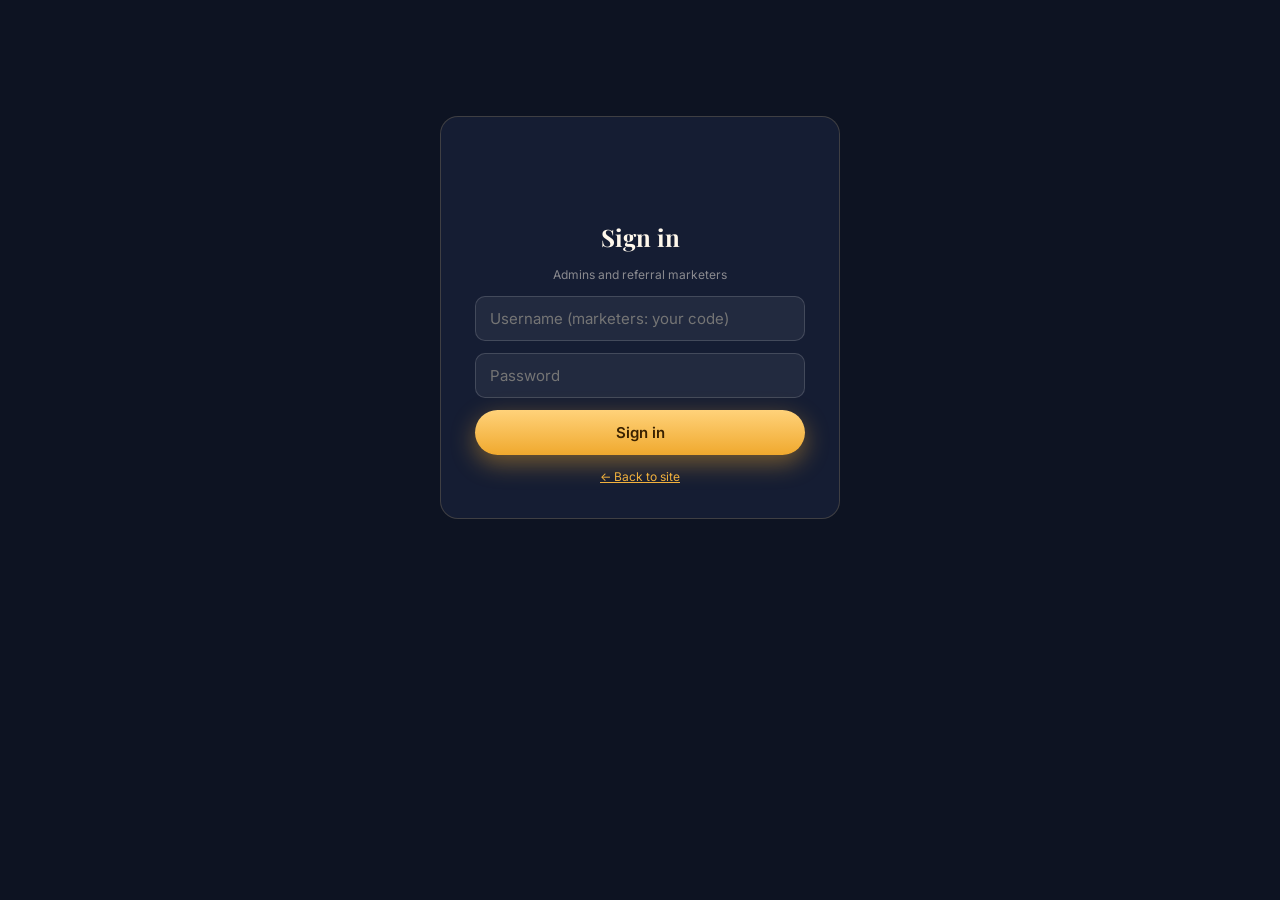
==== admin.html @ bc578fa2 "Add files via upload" ====
<!DOCTYPE html>
<html lang="en"><head>
<meta charset="UTF-8"><meta name="viewport" content="width=device-width, initial-scale=1.0">
<meta name="robots" content="noindex,nofollow">
<title>Sign in — Living by Design Nation</title>
<link rel="preconnect" href="https://fonts.googleapis.com">
<link href="https://fonts.googleapis.com/css2?family=Playfair+Display:wght@600;700&family=Inter:wght@400;500;600&display=swap" rel="stylesheet">
<link rel="icon" type="image/png" href="assets/logo.png">
<link rel="apple-touch-icon" href="assets/logo.png">
<link rel="stylesheet" href="styles.css">
</head><body class="admin">
<div class="admin-shell">
  <section id="login" class="login-card">
    <img class="admin-logo" src="assets/logo.png" alt="">
    <h2>Sign in</h2>
    <p class="tiny dimmed">Admins and referral marketers</p>
    <form id="loginForm">
      <input id="uname" placeholder="Username (marketers: your code)" required autocomplete="username" autocapitalize="off">
      <input type="password" id="pw" placeholder="Password" required autocomplete="current-password">
      <button class="btn btn-gold w100" type="submit">Sign in</button>
    </form>
    <a class="tiny" href="index.html" style="color:var(--gold)">← Back to site</a>
  </section>

  <section id="dash" hidden>
    <div class="dash-head">
      <div><h2 id="dashTitle">Dashboard</h2><p class="tiny dimmed" id="who"></p></div>
      <div class="acts">
        <button class="mini" id="refresh">↻ Refresh</button>
        <button class="mini admin-only" id="csv">⬇ Export orders</button>
        <button class="mini" id="pwToggle">🔑 Change password</button>
        <button class="mini" id="logout">Log out</button>
      </div>
    </div>

    <div class="panel" id="pwPanel" hidden>
      <h3>Change password</h3>
      <form class="row" id="pwForm">
        <input type="password" id="oldPw" placeholder="Current password" required autocomplete="current-password">
        <input type="password" id="newPw" placeholder="New password (8+ characters)" required autocomplete="new-password">
        <button class="btn btn-gold btn-sm" type="submit">Update</button>
      </form>
    </div>

    <div class="panel" id="credBox" hidden>
      <h3>Marketer login details <span class="tiny dimmed">— shown once, send them privately</span></h3>
      <pre id="credText" class="cred"></pre>
      <button class="mini" id="credCopy">Copy message</button>
    </div>

    <div class="stats">
      <div class="stat"><div class="v" id="sClicks">0</div><div class="l">Referral clicks</div></div>
      <div class="stat"><div class="v" id="sSold">0</div><div class="l">Books sold</div></div>
      <div class="stat"><div class="v" id="sRev">₦0</div><div class="l">Revenue</div></div>
      <div class="stat"><div class="v" id="sTop" style="font-size:19px">—</div><div class="l" id="sTopL">Top marketer</div></div>
    </div>

    <div class="panel mkt-only" hidden><h3>Your referral link</h3>
      <div class="row"><input id="myLink" readonly><button class="btn btn-gold btn-sm" id="myCopy">Copy link</button></div></div>

    <div class="panel admin-only"><h3>Add a marketer</h3>
      <div class="row"><input id="mName" placeholder="Marketer's name"><button class="btn btn-gold btn-sm" id="addM">Create link &amp; login</button></div></div>
    <div class="panel admin-only"><h3>Marketers</h3><div class="table-scroll"><table><thead><tr><th>Marketer</th><th>Code / username</th><th>Link</th><th>Clicks</th><th>Sold</th><th>Revenue</th><th></th></tr></thead><tbody id="mBody"></tbody></table></div></div>
    <div class="panel"><h3 id="oTitle">Recent orders</h3><div class="table-scroll"><table><thead id="oHead"></thead><tbody id="oBody"></tbody></table></div></div>
  </section>
</div>
<div id="toast"></div>
<script src="config.js"></script><script src="script.js"></script>
</body></html>
---- styles.css ----
:root{--orange1:#f39a3a;--orange2:#dd7414;--orange3:#c05e08;--gold:#f2b23e;--gold-soft:#ffe3ad;--gold-deep:#e08b12;--ink:#101828;--ink2:#0d1322;--card-dark:#151d33;--cream:#fff8ec;--muted:#6b7280}
*{margin:0;padding:0;box-sizing:border-box}
html{scroll-behavior:smooth}
body{font-family:'Inter',system-ui,sans-serif;background:var(--cream);color:var(--ink)}
h1,h2,h3{font-family:'Playfair Display',Georgia,'Times New Roman',serif}
img{max-width:100%;display:block}
a{color:inherit}
[hidden]{display:none!important}
.wrap{max-width:1100px;margin:0 auto;padding:0 24px}
code{background:rgba(242,178,62,.18);padding:2px 6px;border-radius:6px;font-size:.9em}
.muted{color:var(--muted)}.tiny{font-size:12px}.center{text-align:center}.w100{width:100%}
::selection{background:var(--gold);color:#1a1030}
@media (prefers-reduced-motion:reduce){*{animation:none!important;transition:none!important}}
.reveal{opacity:0;transform:translateY(28px);transition:opacity .8s cubic-bezier(.2,.7,.3,1),transform .8s cubic-bezier(.2,.7,.3,1)}
.reveal.in{opacity:1;transform:none}

header{position:sticky;top:0;z-index:40;background:rgba(13,19,34,.88);backdrop-filter:blur(10px);border-bottom:1px solid rgba(255,214,140,.18)}
.nav{display:flex;align-items:center;justify-content:space-between;height:66px}
.brand{display:flex;align-items:center;gap:10px;font-family:'Playfair Display',Georgia,'Times New Roman',serif;font-weight:700;color:var(--gold-soft);font-size:17px}
.brand svg{width:24px;height:18px;flex:none}
.brand img{height:46px;width:auto;flex:none}
.brand small{display:block;font-family:'Inter';font-weight:500;font-size:10px;color:rgba(255,227,173,.6);letter-spacing:2px;text-transform:uppercase}
.nav-links{display:flex;gap:22px;font-size:14px}
.nav-links a{color:rgba(255,248,236,.85);text-decoration:none;transition:color .2s}
.nav-links a:hover{color:var(--gold)}
@media(max-width:700px){.nav-links{display:none}}

.btn{display:inline-flex;align-items:center;justify-content:center;gap:8px;border:none;cursor:pointer;position:relative;overflow:hidden;font-family:'Inter';font-weight:600;font-size:15px;padding:13px 28px;border-radius:999px;text-decoration:none;transition:transform .18s,box-shadow .18s}
.btn:active{transform:scale(.97)}
.btn:disabled{opacity:.6;cursor:wait}
.btn-gold{background:linear-gradient(180deg,#ffd27a,#f0a92e);color:#3a2200;box-shadow:0 8px 24px rgba(240,169,46,.45)}
.btn-gold:hover{transform:translateY(-2px);box-shadow:0 14px 34px rgba(240,169,46,.6)}
.btn-ghost{background:transparent;color:#fff8ec;border:1.5px solid rgba(255,227,173,.6)}
.btn-ghost:hover{background:rgba(255,227,173,.12)}
.btn-dark{color:#374151;border-color:#ccc;margin-top:16px}
.btn-sm{padding:8px 16px;font-size:13px}

.hero{position:relative;overflow:hidden;background:linear-gradient(165deg,var(--orange1),var(--orange2) 55%,var(--orange3));color:#fff8ec}
.wm{position:absolute;inset:0;display:flex;flex-direction:column;justify-content:center;pointer-events:none;user-select:none;font-family:'Playfair Display',Georgia,'Times New Roman',serif;font-weight:800;font-size:clamp(70px,13vw,190px);line-height:.9;color:rgba(255,220,150,.08);padding-left:2vw;z-index:0}
.orb{position:absolute;border-radius:50%;filter:blur(70px);opacity:.5;pointer-events:none;mix-blend-mode:screen}
.orb1{width:420px;height:420px;background:#ffdf9a;top:-140px;left:-120px;animation:drift 14s ease-in-out infinite alternate}
.orb2{width:360px;height:360px;background:#ff9a3a;bottom:-120px;right:-80px;animation:drift 18s ease-in-out infinite alternate-reverse}
.orb3{width:240px;height:240px;background:#ffe9c4;top:20%;right:30%;opacity:.35;animation:drift 22s ease-in-out infinite alternate}
@keyframes drift{to{transform:translate(50px,36px) scale(1.12)}}
.hero-particles{position:absolute;inset:0;pointer-events:none}
.hero-particles span{position:absolute;bottom:-12px;border-radius:50%;background:radial-gradient(circle,#fff3d6,#f2b23e 60%,transparent 70%);animation:rise linear infinite}
@keyframes rise{to{transform:translateY(-108vh) translateX(4vw) rotate(240deg)}}
.hero-inner{position:relative;display:grid;grid-template-columns:1.05fr .95fr;gap:40px;align-items:center;padding:70px 24px 100px;max-width:1100px;margin:0 auto;z-index:2}
.eyebrow{display:inline-block;font-size:12px;font-weight:600;letter-spacing:3px;text-transform:uppercase;color:var(--gold-soft);border:1px solid rgba(255,227,173,.45);border-radius:999px;padding:7px 16px;margin-bottom:22px;background:rgba(20,26,40,.2)}
.shimmer{background:linear-gradient(100deg,#fff 25%,#ffe6b0 42%,#fff 58%,#ffe6b0 75%);background-size:250% 100%;-webkit-background-clip:text;background-clip:text;color:transparent;animation:shimmer 5s linear infinite}
@keyframes shimmer{to{background-position:-250% 0}}
.hero h1{font-size:clamp(38px,5.4vw,62px);line-height:1.05}
.hero .sub{font-size:clamp(16px,2vw,20px);margin:16px 0 8px;max-width:34ch}
.hero .authors{font-size:14px;color:rgba(255,248,236,.8);margin-bottom:20px}
.pills{display:flex;flex-wrap:wrap;gap:8px;margin-bottom:26px}
.pill{font-size:12px;font-weight:600;color:#fff;background:rgba(20,26,40,.35);border:1px solid rgba(255,214,140,.45);padding:6px 13px;border-radius:999px}
.cta-col{display:flex;flex-direction:column;gap:14px;align-items:flex-start}
.ref-chip{display:inline-flex;align-items:center;gap:8px;background:rgba(20,26,40,.55);border:1px solid rgba(255,214,140,.5);color:var(--gold-soft);padding:8px 15px;border-radius:999px;font-size:13.5px;font-weight:500}
.ref-chip.sm{font-size:12px;padding:6px 12px;background:#fdf1dc;color:#9a6a10}
.note-direct{font-size:13.5px;color:rgba(255,248,236,.78);max-width:38ch}

.poster-wrap{position:relative;justify-self:center;animation:hover-float 7s ease-in-out infinite}
@keyframes hover-float{50%{transform:translateY(-14px)}}
.sunburst{position:absolute;top:50%;left:50%;width:150%;padding-top:150%;transform:translate(-50%,-50%);background:repeating-conic-gradient(rgba(255,222,150,.28) 0 9deg,transparent 9deg 18deg);border-radius:50%;animation:spin 46s linear infinite;-webkit-mask:radial-gradient(circle,#000 25%,transparent 68%);mask:radial-gradient(circle,#000 25%,transparent 68%)}
@keyframes spin{to{transform:translate(-50%,-50%) rotate(360deg)}}
.poster{position:relative;z-index:1;width:min(400px,76vw);border-radius:18px;overflow:hidden;border:1px solid rgba(255,214,140,.55);box-shadow:0 50px 100px rgba(60,20,0,.55),0 0 90px rgba(255,196,100,.45);transform:rotate(-4deg);transition:transform .25s ease-out}
.poster img{width:100%;height:auto}
.poster .shine{position:absolute;inset:0;pointer-events:none;background:linear-gradient(115deg,transparent 30%,rgba(255,255,255,.28) 46%,transparent 60%);transform:translateX(-120%);transition:transform .9s}
.poster-wrap:hover .shine{transform:translateX(120%)}
.chip{position:absolute;z-index:2;font-size:12px;font-weight:600;color:var(--gold-soft);background:rgba(13,19,34,.72);border:1px solid rgba(255,214,140,.45);padding:8px 14px;border-radius:999px;backdrop-filter:blur(6px);white-space:nowrap}
.chip1{top:10%;left:-9%;animation:hover-float 6s ease-in-out infinite}
.chip2{top:12%;right:-10%;animation:hover-float 8s .6s ease-in-out infinite}
.chip3{bottom:-5%;left:8%;animation:hover-float 7s .3s ease-in-out infinite}
@media(max-width:900px){.hero-inner{grid-template-columns:1fr;padding-top:52px}.poster{width:min(320px,72vw)}.chip1{left:-3%}.chip2{right:-3%}}

.marquee{background:var(--ink2);border-top:1px solid rgba(255,214,140,.3);overflow:hidden;padding:15px 0}
.track{display:flex;gap:44px;width:max-content;animation:scrollx 34s linear infinite}
.track span{font-family:'Playfair Display',Georgia,'Times New Roman',serif;font-style:italic;font-size:16px;color:var(--gold-soft);white-space:nowrap}
.track b{color:var(--gold);font-style:normal}
@keyframes scrollx{to{transform:translateX(-50%)}}

section.block{padding:80px 0}
.kicker{font-size:12px;font-weight:700;letter-spacing:3px;text-transform:uppercase;color:#c07a15;margin-bottom:12px}
.h2{font-size:clamp(28px,3.6vw,42px);line-height:1.15;margin-bottom:18px}
.lead{font-size:17px;line-height:1.7;max-width:62ch}
.check-list{list-style:none;margin-top:24px;display:grid;gap:12px}
.check-list li{display:flex;gap:12px;font-size:15.5px;line-height:1.55}
.check-list li::before{content:"✦";color:var(--gold-deep)}
.about{background:radial-gradient(rgba(192,94,8,.09) 1px,transparent 1px) 0 0/24px 24px var(--cream)}
.counters{margin-top:44px;display:grid;grid-template-columns:repeat(auto-fit,minmax(160px,1fr));gap:16px;max-width:640px}
.counter{background:#fff;border:1px solid #f0e2c8;border-radius:16px;padding:24px 18px;text-align:center;box-shadow:0 6px 18px rgba(120,70,0,.07)}
.counter .num{font-family:'Playfair Display',Georgia,'Times New Roman',serif;font-weight:800;font-size:38px;color:var(--orange3);line-height:1}
.counter .lbl{font-size:11.5px;letter-spacing:1.5px;text-transform:uppercase;color:var(--muted);margin-top:8px}

.laws{background:radial-gradient(1100px 500px at 75% -10%,rgba(240,169,46,.13),transparent 60%),var(--ink);color:#fff8ec}
.laws .kicker{color:var(--gold)}.laws .h2{color:#fff}
.laws-grid{margin-top:36px;display:grid;grid-template-columns:repeat(auto-fit,minmax(250px,1fr));gap:16px}
.law-card{background:rgba(255,255,255,.04);border:1px solid rgba(255,214,140,.18);border-radius:16px;padding:24px;transition:transform .25s,border-color .25s,box-shadow .25s}
.law-card:hover{transform:translateY(-7px);border-color:var(--gold);box-shadow:0 18px 40px rgba(0,0,0,.4)}
.law-card .num{font-family:'Playfair Display',Georgia,'Times New Roman',serif;color:var(--gold);font-size:12px;letter-spacing:2px}
.law-card .name{font-weight:600;margin-top:6px;font-size:16px}
.more-laws{grid-column:1/-1;text-align:center;color:rgba(255,248,236,.55);font-size:14px}

.quote-band{background:linear-gradient(120deg,#ffd27a,#f0a92e 55%,#d97a10);color:#2b1700;padding:76px 0;text-align:center}
.qtext{font-family:'Playfair Display',Georgia,'Times New Roman',serif;font-style:italic;font-weight:600;font-size:clamp(22px,3.4vw,34px);line-height:1.35;max-width:22ch;margin:0 auto}
.qsrc{margin-top:18px;font-size:13px;letter-spacing:2.5px;text-transform:uppercase;font-weight:700}

.authors-grid{margin-top:36px;display:grid;grid-template-columns:1fr 1fr;gap:20px}
@media(max-width:700px){.authors-grid{grid-template-columns:1fr}}
.author-card{background:#fff;border:1px solid #f0e2c8;border-radius:18px;padding:30px;text-align:center;box-shadow:0 6px 18px rgba(120,70,0,.07);transition:transform .25s}
.author-card:hover{transform:translateY(-6px)}
.avatar{width:120px;height:120px;border-radius:50%;margin:0 auto 18px;display:grid;place-items:center;position:relative;overflow:hidden;background:linear-gradient(180deg,#ffd27a,#e89b1f);color:#3a2200;font-family:'Playfair Display',Georgia,'Times New Roman',serif;font-weight:800;font-size:30px;border:4px solid #fff;box-shadow:0 0 0 2px var(--gold),0 10px 24px rgba(232,155,31,.35)}
.avatar img{position:absolute;inset:0;width:100%;height:100%;object-fit:cover;object-position:center top}
.author-card h3{font-size:19px}
.author-card p{font-size:14px;color:var(--muted);margin-top:8px;line-height:1.6}

.contact{background:radial-gradient(900px 400px at 20% 0%,rgba(240,169,46,.1),transparent 60%),var(--ink);color:#fff8ec}
.contact .kicker{color:var(--gold)}.contact .h2{color:#fff}
.wa-grid{margin-top:30px;display:grid;grid-template-columns:repeat(auto-fit,minmax(230px,1fr));gap:14px;max-width:760px}
.wa-btn{display:flex;align-items:center;gap:12px;background:var(--card-dark);border:1px solid rgba(255,214,140,.25);border-radius:14px;padding:16px 18px;text-decoration:none;transition:border-color .2s,transform .18s}
.wa-btn:hover{border-color:var(--gold);transform:translateY(-3px)}
.wa-btn svg{width:26px;height:26px;flex:none}
.wa-btn .n{font-size:14px;font-weight:600;display:block}
.wa-btn .s{font-size:11.5px;color:rgba(255,248,236,.55)}
.contact-note{margin-top:26px;font-size:14px;color:rgba(255,248,236,.65);max-width:60ch;line-height:1.6}
footer{background:var(--ink2);color:rgba(255,248,236,.55);padding:26px 0;font-size:13px}

#stickyBuy{position:fixed;left:0;right:0;bottom:0;z-index:35;display:flex;justify-content:space-between;align-items:center;gap:12px;padding:12px 18px;background:rgba(13,19,34,.96);border-top:1px solid rgba(255,214,140,.3)}
#stickyBuy[hidden]{display:none!important}
#stickyBuy .p{color:var(--gold-soft);font-weight:700}
@media(min-width:900px){#stickyBuy{display:none!important}}

.modal-backdrop{position:fixed;inset:0;z-index:60;background:rgba(10,12,20,.65);backdrop-filter:blur(5px);display:none;place-items:center;padding:20px}
.modal-backdrop.open{display:grid}
.modal{background:#fff;border-radius:20px;width:min(440px,100%);padding:30px;position:relative;max-height:92vh;overflow:auto}
.modal-x{position:absolute;top:14px;right:16px;background:none;border:none;font-size:26px;cursor:pointer;color:#999}
.modal h3{font-size:24px;margin-bottom:4px}
.modal form{display:grid;gap:14px;margin-top:18px}
.modal label{font-size:13px;font-weight:600;display:grid;gap:6px;color:#374151}
.modal input{font-family:'Inter';font-size:16px;padding:12px 14px;border:1.5px solid #e5e0d4;border-radius:10px;outline:none}
.modal input:focus{border-color:var(--gold)}
.total-row{display:flex;justify-content:space-between;align-items:center;padding:12px 4px;border-top:1.5px dashed #e5e0d4}
.total-row strong{font-size:20px;color:#b36a00}
.big-check{width:64px;height:64px;border-radius:50%;background:#1f9d55;color:#fff;display:grid;place-items:center;font-size:30px;margin:10px auto 14px}
.big-check.warn{background:#d97a10}
#paySuccess{text-align:center}

#toast{position:fixed;bottom:26px;left:50%;transform:translateX(-50%) translateY(20px);z-index:80;background:#1c2438;color:var(--gold-soft);border:1px solid rgba(255,214,140,.4);padding:11px 20px;border-radius:999px;font-size:14px;opacity:0;pointer-events:none;transition:.25s}
#toast.show{opacity:1;transform:translateX(-50%) translateY(0)}


/* ================= ADMIN DASHBOARD ================= */
body.admin{background:var(--ink2);color:#fff8ec;min-height:100vh}
.admin-shell{max-width:1050px;margin:0 auto;padding:44px 22px 80px}
.dimmed{color:rgba(255,248,236,.5)}
.login-card{background:var(--card-dark);border:1px solid rgba(255,214,140,.18);border-radius:18px;max-width:400px;margin:8vh auto;padding:34px;display:grid;gap:14px;text-align:center}
.login-card form{display:grid;gap:12px}
.login-card input,.row input{font-family:'Inter';font-size:15px;padding:12px 14px;border-radius:10px;border:1.5px solid rgba(255,255,255,.15);background:rgba(255,255,255,.06);color:#fff;outline:none}
.login-card input:focus,.row input:focus{border-color:var(--gold)}
.dash-head{display:flex;justify-content:space-between;align-items:center;gap:14px;flex-wrap:wrap;margin-bottom:26px}
.dash-head h2{color:var(--gold-soft);font-size:24px}
.stats{display:grid;grid-template-columns:repeat(auto-fit,minmax(180px,1fr));gap:14px;margin-bottom:28px}
.stat,.panel{background:var(--card-dark);border:1px solid rgba(255,214,140,.14);border-radius:14px}
.stat{padding:18px 20px}
.stat .v{font-size:26px;font-weight:700;color:var(--gold);font-family:'Playfair Display',Georgia,'Times New Roman',serif}
.stat .l{font-size:12px;letter-spacing:1px;text-transform:uppercase;color:rgba(255,248,236,.55);margin-top:4px}
.panel{padding:22px;margin-bottom:24px}
.panel h3{color:var(--gold-soft);font-size:17px;margin-bottom:14px}
.row{display:flex;gap:10px;flex-wrap:wrap}.row input{flex:1;min-width:200px}
.table-scroll{overflow-x:auto}
table{width:100%;border-collapse:collapse;font-size:14px;min-width:640px}
th{text-align:left;font-size:11px;letter-spacing:1.5px;text-transform:uppercase;color:var(--gold);padding:10px 12px;border-bottom:1px solid rgba(255,214,140,.2)}
td{padding:12px;border-bottom:1px solid rgba(255,255,255,.07);vertical-align:middle}
.acts{display:flex;gap:6px;flex-wrap:wrap}
.mini{background:rgba(255,255,255,.08);border:1px solid rgba(255,255,255,.14);color:#fff8ec;font-size:12px;padding:6px 11px;border-radius:8px;cursor:pointer;font-family:'Inter';white-space:nowrap;text-decoration:none}
.mini:hover{border-color:var(--gold);color:var(--gold)}
.mini.danger:hover{border-color:#ff7a7a;color:#ff9a9a}
.link-cell{max-width:240px;overflow:hidden;text-overflow:ellipsis;white-space:nowrap;color:rgba(255,248,236,.75);font-size:13px}
.empty{color:rgba(255,248,236,.45);text-align:center;padding:20px}

.admin-logo{height:56px;width:auto;margin:0 auto}


/* ================= THEME: THE DRAFTING ROOM ================= */
.reg{position:absolute;width:16px;height:16px;border:1.6px solid rgba(255,240,200,.85);pointer-events:none;z-index:4}
.reg.tl{top:-9px;left:-9px;border-right:none;border-bottom:none}
.reg.tr{top:-9px;right:-9px;border-left:none;border-bottom:none}
.reg.bl{bottom:-9px;left:-9px;border-right:none;border-top:none}
.reg.br{bottom:-9px;right:-9px;border-left:none;border-top:none}
.orn{color:var(--gold-deep);opacity:.85;margin-bottom:26px}

/* hero: blueprint grid, sheet frame, columns, skyline */
.hero::before{content:"";position:absolute;inset:0;pointer-events:none;background-image:linear-gradient(rgba(255,244,214,.10) 1px,transparent 1px),linear-gradient(90deg,rgba(255,244,214,.10) 1px,transparent 1px);background-size:44px 44px;-webkit-mask:radial-gradient(120% 100% at 50% 40%,#000 40%,transparent 100%);mask:radial-gradient(120% 100% at 50% 40%,#000 40%,transparent 100%)}
.hero-frame{position:absolute;inset:13px;border:1px solid rgba(255,240,200,.32);pointer-events:none;z-index:2}
.hero-frame::before{content:"";position:absolute;inset:5px;border:1px dashed rgba(255,240,200,.18)}
.hero-frame i{position:absolute;width:14px;height:14px;border:1.6px solid rgba(255,240,200,.75)}
.hero-frame i:nth-child(1){top:-8px;left:-8px;border-right:none;border-bottom:none}
.hero-frame i:nth-child(2){top:-8px;right:-8px;border-left:none;border-bottom:none}
.hero-frame i:nth-child(3){bottom:-8px;left:-8px;border-right:none;border-top:none}
.hero-frame i:nth-child(4){bottom:-8px;right:-8px;border-left:none;border-top:none}
.hero-particles{z-index:1}
.col{position:absolute;bottom:-6px;opacity:.15;pointer-events:none;z-index:1;width:clamp(64px,8vw,112px)}
.col-l{left:1.2vw}.col-r{right:1.2vw}
@media(max-width:1020px){.col{display:none}}
.skyline{position:absolute;bottom:-4px;left:0;width:100%;pointer-events:none;z-index:1}

/* poster dimension lines */
.dim{position:absolute;pointer-events:none;color:rgba(255,241,205,.85);z-index:3}
.dim em{font-style:normal;font-size:9.5px;font-weight:700;letter-spacing:2.5px}
.dim-v{top:22%;bottom:4%;right:-42px;display:flex;flex-direction:column;align-items:center;gap:8px}
.dim-v i{flex:1;width:1px;background:rgba(255,241,205,.6);position:relative}
.dim-v i::before,.dim-v i::after{content:"";position:absolute;left:-5px;width:11px;height:1px;background:rgba(255,241,205,.9)}
.dim-v i::before{top:0}.dim-v i::after{bottom:0}
.dim-v em{writing-mode:vertical-rl}
.dim-h{left:5%;right:5%;bottom:-42px;display:flex;flex-direction:column;align-items:center;gap:7px}
.dim-h i{width:100%;height:1px;background:rgba(255,241,205,.6);position:relative}
.dim-h i::before,.dim-h i::after{content:"";position:absolute;top:-5px;width:1px;height:11px;background:rgba(255,241,205,.9)}
.dim-h i::before{left:0}.dim-h i::after{right:0}
@media(max-width:640px){.dim-v{display:none}.dim-h{bottom:-32px}.dim em{font-size:8.5px}}

/* drafting corners on cards */
.counter,.law-card,.author-card{position:relative}
.counter::before,.counter::after,.author-card::before,.author-card::after{content:"";position:absolute;border:1.4px solid rgba(192,94,8,.4)}
.counter::before,.counter::after{width:12px;height:12px}
.author-card::before,.author-card::after{width:14px;height:14px}
.counter::before,.author-card::before{top:7px;left:7px;border-right:none;border-bottom:none}
.counter::after,.author-card::after{bottom:7px;right:7px;border-left:none;border-top:none}
.author-card::before{top:9px;left:9px}.author-card::after{bottom:9px;right:9px}
.law-card{border-radius:14px}
.law-card::before,.law-card::after{content:"";position:absolute;width:16px;height:16px;border:1.4px solid rgba(242,178,62,.4);transition:border-color .25s}
.law-card::before{top:9px;left:9px;border-right:none;border-bottom:none}
.law-card::after{bottom:9px;right:9px;border-left:none;border-top:none}
.law-card:hover::before,.law-card:hover::after{border-color:var(--gold)}
.law-card svg{width:30px;height:30px;stroke:var(--gold);fill:none;stroke-width:1.6;stroke-linecap:round;stroke-linejoin:round;margin-bottom:12px}

/* quote band frame */
.quote-band{position:relative;overflow:hidden;background-image:radial-gradient(rgba(255,255,255,.20) 1.2px,transparent 1.7px),linear-gradient(120deg,#ffd27a,#f0a92e 55%,#d97a10);background-size:28px 28px,auto}
.quote-band::before{content:"”";position:absolute;top:-70px;left:6%;font-family:'Playfair Display',Georgia,'Times New Roman',serif;font-size:340px;line-height:1;color:rgba(255,255,255,.28)}
.qframe{position:absolute;inset:15px;border:1px solid rgba(255,255,255,.45);pointer-events:none}
.qframe::before{content:"";position:absolute;inset:6px;border:1px dashed rgba(255,255,255,.35)}
.qtext,.qsrc{position:relative}

/* footer grid */
footer{position:relative}
footer::before{content:"";position:absolute;inset:0;pointer-events:none;opacity:.5;background-image:linear-gradient(rgba(255,214,140,.05) 1px,transparent 1px),linear-gradient(90deg,rgba(255,214,140,.05) 1px,transparent 1px);background-size:34px 34px}
footer .wrap{position:relative}

/* scroll ruler */
.ruler{position:fixed;top:50%;right:16px;transform:translateY(-50%);height:min(44vh,360px);width:14px;z-index:45;pointer-events:none;opacity:.55;border-right:2px solid rgba(192,94,8,.6);background:repeating-linear-gradient(to bottom,rgba(192,94,8,.5) 0 1px,transparent 1px 12px)}
.ruler-thumb{position:absolute;right:-7px;top:0;width:12px;height:34px;border-radius:3px;background:linear-gradient(#ffd27a,#e08b12);box-shadow:0 2px 8px rgba(192,94,8,.55)}
@media(max-width:1280px){.ruler{display:none}}


/* ================= REFINEMENTS v4: premium dark hero, clean book, better layout ================= */
.nav{gap:16px}.nav-links{margin-left:auto}
.hero{background:radial-gradient(760px 520px at 74% 46%,rgba(240,169,46,.30),transparent 68%),radial-gradient(600px 400px at 8% 0%,rgba(192,94,8,.22),transparent 70%),linear-gradient(180deg,#0d1322 0%,#111a2e 55%,#0d1322 100%)}
.hero::before{background-image:linear-gradient(rgba(255,214,140,.05) 1px,transparent 1px),linear-gradient(90deg,rgba(255,214,140,.05) 1px,transparent 1px)}
.hero-frame{border-color:rgba(242,178,62,.22)}.hero-frame::before{border-color:rgba(242,178,62,.12)}.hero-frame i{border-color:rgba(242,178,62,.55)}
.skyline g{fill:#f2b23e;opacity:.07}
.col{opacity:.10}
.hero-inner{padding:72px 24px 120px;gap:48px}
.hero h1{font-size:clamp(40px,5.6vw,66px);letter-spacing:-.5px;text-shadow:none}
.shimmer{background-image:linear-gradient(100deg,#fff 25%,#ffd27a 45%,#fff 60%,#ffd27a 80%)}
.hero .sub{color:rgba(255,248,236,.9);max-width:36ch;line-height:1.5}
.hero .authors{color:var(--gold-soft);font-weight:500;margin-bottom:22px}
.pill{background:rgba(242,178,62,.10);border-color:rgba(242,178,62,.35);color:var(--gold-soft)}
.cta-zone .btn-gold{padding:15px 34px;font-size:16px}
.note-direct{color:rgba(255,248,236,.65)}
.book-wrap{position:relative;justify-self:center;width:min(500px,100%);animation:hover-float 8s ease-in-out infinite}
.book{position:relative;z-index:1;width:100%;height:auto;filter:drop-shadow(0 36px 40px rgba(0,0,0,.55))}
.book-glow{position:absolute;inset:8% 4%;border-radius:50%;background:radial-gradient(circle,rgba(255,196,100,.45),transparent 68%);filter:blur(30px);z-index:0}
@media(max-width:900px){.hero-inner{grid-template-columns:1fr;padding:48px 22px 100px;gap:36px;text-align:left}.book-wrap{width:min(380px,88vw)}}
@media(max-width:640px){.nav-cta{padding:8px 14px;font-size:13px}.brand span{font-size:15px}.brand small{font-size:9px}}

/* about: two columns */
.about-grid{display:grid;grid-template-columns:1.3fr .7fr;gap:64px;align-items:start}
.glance{position:sticky;top:96px;background:#fff;border:1px solid #f0e2c8;border-radius:20px;padding:22px;box-shadow:0 12px 36px rgba(120,70,0,.10)}
.glance .counters{margin:0;grid-template-columns:1fr;max-width:none;gap:12px}
.glance .counter{display:flex;align-items:baseline;justify-content:space-between;text-align:left;padding:20px 22px;box-shadow:none;background:var(--cream)}
.glance .counter .num{font-size:34px}.glance .counter .lbl{margin-top:0}
@media(max-width:900px){.about-grid{grid-template-columns:1fr;gap:36px}.glance{position:static}}

/* laws: even grid */
.laws-grid{grid-template-columns:repeat(3,1fr)}
@media(max-width:860px){.laws-grid{grid-template-columns:repeat(2,1fr)}}
@media(max-width:520px){.laws-grid{grid-template-columns:1fr}}

.qtext{max-width:30ch}
.authors-grid{max-width:900px}
@media(max-width:640px){.eyebrow{letter-spacing:1.6px;font-size:11px;padding:7px 14px}}

footer .wrap{display:flex;justify-content:space-between;align-items:center;gap:14px;flex-wrap:wrap}
.admin-link{color:rgba(255,227,173,.45);text-decoration:none;font-size:12px}.admin-link:hover{color:var(--gold)}

.cred{white-space:pre-wrap;word-break:break-word;background:rgba(255,255,255,.06);border:1px dashed rgba(255,214,140,.35);border-radius:10px;padding:14px;font-size:13px;line-height:1.6;margin-bottom:12px;color:#fff8ec;font-family:ui-monospace,Menlo,Consolas,monospace}
.panel[hidden],.mini[hidden]{display:none!important}
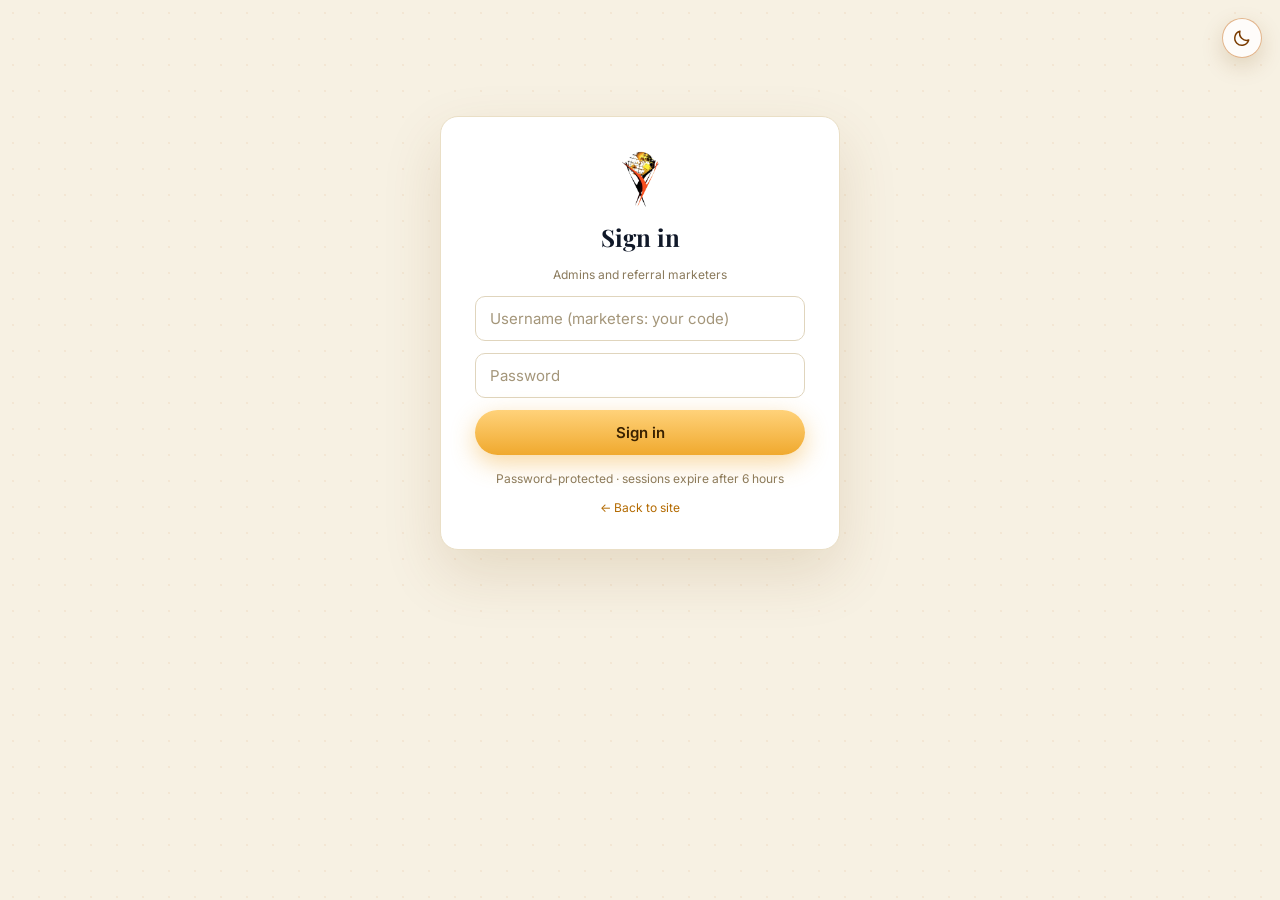
==== commit c2015c7a: "Add files via upload" ====
--- a/admin.html
+++ b/admin.html
@@ -2,6 +2,8 @@
 <html lang="en"><head>
 <meta charset="UTF-8"><meta name="viewport" content="width=device-width, initial-scale=1.0">
 <meta name="robots" content="noindex,nofollow">
+<meta name="theme-color" content="#0b101d">
+<script>(function(){try{var t=localStorage.getItem("lbdn_theme")||(matchMedia("(prefers-color-scheme: dark)").matches?"dark":"light");document.documentElement.dataset.theme=t}catch(e){document.documentElement.dataset.theme="dark"}})()</script>
 <title>Sign in — Living by Design Nation</title>
 <link rel="preconnect" href="https://fonts.googleapis.com">
 <link href="https://fonts.googleapis.com/css2?family=Playfair+Display:wght@600;700&family=Inter:wght@400;500;600&display=swap" rel="stylesheet">
@@ -17,16 +19,17 @@
     <form id="loginForm">
       <input id="uname" placeholder="Username (marketers: your code)" required autocomplete="username" autocapitalize="off">
       <input type="password" id="pw" placeholder="Password" required autocomplete="current-password">
-      <button class="btn btn-gold w100" type="submit">Sign in</button>
+      <button class="btn btn-gold w100" id="loginBtn" type="submit">Sign in</button>
     </form>
-    <a class="tiny" href="index.html" style="color:var(--gold)">← Back to site</a>
+    <p class="tiny dimmed login-foot">Password-protected · sessions expire after 6 hours</p>
+    <a class="tiny back-link" href="index.html">← Back to site</a>
   </section>
 
   <section id="dash" hidden>
     <div class="dash-head">
       <div><h2 id="dashTitle">Dashboard</h2><p class="tiny dimmed" id="who"></p></div>
       <div class="acts">
-        <button class="mini" id="refresh">↻ Refresh</button>
+        <button class="mini" id="refresh"><span class="rr">↻</span> Refresh</button>
         <button class="mini admin-only" id="csv">⬇ Export orders</button>
         <button class="mini" id="pwToggle">🔑 Change password</button>
         <button class="mini" id="logout">Log out</button>
@@ -64,6 +67,25 @@
     <div class="panel"><h3 id="oTitle">Recent orders</h3><div class="table-scroll"><table><thead id="oHead"></thead><tbody id="oBody"></tbody></table></div></div>
   </section>
 </div>
+
+<button class="theme-toggle admin-theme-toggle" id="themeToggle" type="button" aria-label="Switch between day and night theme" title="Day / night">
+  <svg class="i-moon" viewBox="0 0 24 24" aria-hidden="true"><path d="M20 14.5A8.5 8.5 0 0 1 9.5 4a8.5 8.5 0 1 0 10.5 10.5z"/></svg>
+  <svg class="i-sun" viewBox="0 0 24 24" aria-hidden="true"><circle cx="12" cy="12" r="4"/><path d="M12 2v2.5M12 19.5V22M2 12h2.5M19.5 12H22M4.9 4.9l1.8 1.8M17.3 17.3l1.8 1.8M4.9 19.1l1.8-1.8M17.3 6.7l1.8-1.8"/></svg>
+</button>
+
+<div id="authOverlay" hidden>
+  <div class="auth-box" role="status" aria-live="polite">
+    <img class="auth-logo" src="assets/logo.png" alt="">
+    <h3 id="authTitle">Signing you in</h3>
+    <p class="tiny dimmed" id="authSub">Secure area · Living by Design Nation</p>
+    <ul class="auth-steps">
+      <li id="st1"><span class="ind"><svg viewBox="0 0 24 24" aria-hidden="true"><path d="M5 13l4 4 10-10"/></svg></span><span>Verifying credentials</span></li>
+      <li id="st2"><span class="ind"><svg viewBox="0 0 24 24" aria-hidden="true"><path d="M5 13l4 4 10-10"/></svg></span><span>Securing your session</span></li>
+      <li id="st3"><span class="ind"><svg viewBox="0 0 24 24" aria-hidden="true"><path d="M5 13l4 4 10-10"/></svg></span><span>Preparing your dashboard</span></li>
+    </ul>
+    <div class="auth-bar"><i id="authFill"></i></div>
+  </div>
+</div>
 <div id="toast"></div>
 <script src="config.js"></script><script src="script.js"></script>
 </body></html>
--- a/styles.css
+++ b/styles.css
@@ -123,7 +123,7 @@
 .wa-btn .n{font-size:14px;font-weight:600;display:block}
 .wa-btn .s{font-size:11.5px;color:rgba(255,248,236,.55)}
 .contact-note{margin-top:26px;font-size:14px;color:rgba(255,248,236,.65);max-width:60ch;line-height:1.6}
-footer{background:var(--ink2);color:rgba(255,248,236,.55);padding:26px 0;font-size:13px}
+footer{background:var(--ink2);color:rgba(255,248,236,.55);padding:0;font-size:13px}
 
 #stickyBuy{position:fixed;left:0;right:0;bottom:0;z-index:35;display:flex;justify-content:space-between;align-items:center;gap:12px;padding:12px 18px;background:rgba(13,19,34,.96);border-top:1px solid rgba(255,214,140,.3)}
 #stickyBuy[hidden]{display:none!important}
@@ -289,8 +289,205 @@
 .authors-grid{max-width:900px}
 @media(max-width:640px){.eyebrow{letter-spacing:1.6px;font-size:11px;padding:7px 14px}}
 
-footer .wrap{display:flex;justify-content:space-between;align-items:center;gap:14px;flex-wrap:wrap}
 .admin-link{color:rgba(255,227,173,.45);text-decoration:none;font-size:12px}.admin-link:hover{color:var(--gold)}
 
 .cred{white-space:pre-wrap;word-break:break-word;background:rgba(255,255,255,.06);border:1px dashed rgba(255,214,140,.35);border-radius:10px;padding:14px;font-size:13px;line-height:1.6;margin-bottom:12px;color:#fff8ec;font-family:ui-monospace,Menlo,Consolas,monospace}
 .panel[hidden],.mini[hidden]{display:none!important}
+
+
+/* ================= THEMES: day (light) & night (dark) — toggled via <html data-theme> ================= */
+.theme-toggle{width:40px;height:40px;border-radius:50%;flex:none;display:grid;place-items:center;cursor:pointer;background:rgba(255,255,255,.06);border:1px solid rgba(242,178,62,.4);color:var(--gold-soft);transition:transform .2s,background .2s}
+.theme-toggle:hover{transform:rotate(18deg);background:rgba(242,178,62,.15)}
+.theme-toggle svg{width:20px;height:20px;fill:none;stroke:currentColor;stroke-width:1.8;stroke-linecap:round;stroke-linejoin:round}
+.theme-toggle .i-sun{display:none}
+html[data-theme="dark"] .theme-toggle .i-moon{display:none}
+html[data-theme="dark"] .theme-toggle .i-sun{display:block}
+body,header,.about,#authors,.laws,.hero,.counter,.glance,.author-card,.law-card,.modal{transition:background-color .35s,color .35s,border-color .35s}
+@media(max-width:640px){.brand{gap:8px}.brand span{font-size:13.5px}.brand img{height:40px}.theme-toggle{width:36px;height:36px}.nav{gap:8px}.nav-cta{padding:8px 12px;font-size:12.5px}}
+
+/* ---- NIGHT ---- */
+html[data-theme="dark"] body{background:#0b101d;color:#f3ecdf}
+html[data-theme="dark"] .about,html[data-theme="dark"] #authors{background-color:#0b101d}
+html[data-theme="dark"] .about{background-image:radial-gradient(rgba(242,178,62,.07) 1px,transparent 1px)}
+html[data-theme="dark"] .kicker{color:var(--gold)}
+html[data-theme="dark"] .h2,html[data-theme="dark"] .author-card h3{color:#fff}
+html[data-theme="dark"] .lead,html[data-theme="dark"] .check-list li{color:rgba(255,248,236,.86)}
+html[data-theme="dark"] .glance,html[data-theme="dark"] .counter,html[data-theme="dark"] .author-card{background:#151d33;border-color:rgba(255,214,140,.16);box-shadow:none}
+html[data-theme="dark"] .glance .counter{background:#0f1626}
+html[data-theme="dark"] .counter .num{color:var(--gold)}
+html[data-theme="dark"] .counter .lbl,html[data-theme="dark"] .author-card p{color:rgba(255,248,236,.62)}
+html[data-theme="dark"] .avatar{border-color:#151d33}
+html[data-theme="dark"] .modal{background:#151d33;color:#f3ecdf}
+html[data-theme="dark"] .modal label{color:#d9d2c3}
+html[data-theme="dark"] .modal input{background:#0f1626;color:#fff;border-color:rgba(255,214,140,.25)}
+html[data-theme="dark"] .total-row{border-color:rgba(255,214,140,.2)}
+html[data-theme="dark"] .total-row strong{color:var(--gold)}
+html[data-theme="dark"] .modal .muted{color:rgba(255,248,236,.55)}
+html[data-theme="dark"] .ref-chip.sm{background:rgba(242,178,62,.12);color:var(--gold-soft)}
+html[data-theme="dark"] .btn-dark{color:#f3ecdf;border-color:rgba(255,214,140,.4)}
+
+/* ---- DAY ---- */
+html[data-theme="light"] header{background:rgba(255,248,236,.92);border-bottom-color:rgba(192,94,8,.22)}
+html[data-theme="light"] .brand{color:#3a2200}
+html[data-theme="light"] .brand small{color:#9a6a10}
+html[data-theme="light"] .nav-links a{color:#3a2200}
+html[data-theme="light"] .nav-links a:hover{color:var(--orange3)}
+html[data-theme="light"] .theme-toggle{background:rgba(255,255,255,.7);border-color:rgba(192,94,8,.4);color:#7a3b00}
+html[data-theme="light"] .hero{color:#2b1700;background:radial-gradient(760px 520px at 74% 46%,rgba(240,169,46,.5),transparent 68%),radial-gradient(600px 400px at 6% 0%,rgba(255,255,255,.75),transparent 70%),linear-gradient(180deg,#fff4df,#ffe1ad)}
+html[data-theme="light"] .hero::before{background-image:linear-gradient(rgba(192,94,8,.07) 1px,transparent 1px),linear-gradient(90deg,rgba(192,94,8,.07) 1px,transparent 1px)}
+html[data-theme="light"] .hero-frame{border-color:rgba(192,94,8,.30)}
+html[data-theme="light"] .hero-frame::before{border-color:rgba(192,94,8,.16)}
+html[data-theme="light"] .hero-frame i{border-color:rgba(192,94,8,.6)}
+html[data-theme="light"] .skyline g{fill:#7a3b00;opacity:.10}
+html[data-theme="light"] .col g{stroke:#c05e08}
+html[data-theme="light"] .col{opacity:.16}
+html[data-theme="light"] .eyebrow{color:#7a3b00;border-color:rgba(192,94,8,.4);background:rgba(255,255,255,.5)}
+html[data-theme="light"] .shimmer{background-image:linear-gradient(100deg,#3a1c00 25%,#c05e08 45%,#3a1c00 60%,#c05e08 80%)}
+html[data-theme="light"] .hero .sub{color:#3a2200}
+html[data-theme="light"] .hero .authors{color:#9a4b00}
+html[data-theme="light"] .pill{background:rgba(255,255,255,.6);border-color:rgba(192,94,8,.35);color:#7a3b00}
+html[data-theme="light"] .note-direct{color:#6b4a1d}
+html[data-theme="light"] .ref-chip{background:rgba(255,255,255,.7);color:#7a3b00;border-color:rgba(192,94,8,.4)}
+html[data-theme="light"] .book{filter:drop-shadow(0 30px 34px rgba(90,40,0,.38))}
+html[data-theme="light"] .book-glow{background:radial-gradient(circle,rgba(255,165,50,.6),transparent 68%)}
+html[data-theme="light"] .laws{background:radial-gradient(1100px 500px at 75% -10%,rgba(240,169,46,.22),transparent 60%),#fdf1dc;color:#101828}
+html[data-theme="light"] .laws .kicker{color:#c07a15}
+html[data-theme="light"] .laws .h2,html[data-theme="light"] .law-card .name{color:#101828}
+html[data-theme="light"] .law-card{background:#fff;border-color:#f0e2c8;box-shadow:0 6px 18px rgba(120,70,0,.07)}
+html[data-theme="light"] .law-card:hover{border-color:var(--gold-deep);box-shadow:0 16px 36px rgba(120,70,0,.16)}
+html[data-theme="light"] .law-card svg{stroke:var(--orange3)}
+html[data-theme="light"] .law-card .num{color:#c07a15}
+html[data-theme="light"] .law-card::before,html[data-theme="light"] .law-card::after{border-color:rgba(192,94,8,.35)}
+html[data-theme="light"] .more-laws{color:#6b7280}
+.authors-grid{max-width:none}
+
+
+/* ================= v5: NEW "TALK TO THE TEAM" + NEW COPYRIGHT FOOTER ================= */
+
+/* ---- contact: drafting-sheet panel ---- */
+.contact-sheet{position:relative;background:linear-gradient(180deg,rgba(255,255,255,.045),rgba(255,255,255,.015));border:1px solid rgba(255,214,140,.24);padding:clamp(28px,4.5vw,54px)}
+.contact-sheet::before{content:"";position:absolute;inset:7px;border:1px dashed rgba(255,214,140,.15);pointer-events:none}
+.contact-sheet::after{content:"";position:absolute;inset:0;background-image:linear-gradient(rgba(255,214,140,.045) 1px,transparent 1px),linear-gradient(90deg,rgba(255,214,140,.045) 1px,transparent 1px);background-size:36px 36px;pointer-events:none}
+.sheet-tag{position:absolute;top:-10px;right:30px;z-index:3;background:#101828;border:1px solid rgba(255,214,140,.35);color:var(--gold);font-family:ui-monospace,Menlo,Consolas,monospace;font-size:9.5px;font-weight:700;letter-spacing:2.5px;padding:4px 11px;white-space:nowrap}
+.contact-cols{position:relative;z-index:2;display:grid;grid-template-columns:1.05fr .95fr;gap:clamp(28px,5vw,64px)}
+@media(max-width:860px){.contact-cols{grid-template-columns:1fr}}
+.contact-sheet .orn{color:var(--gold);margin-bottom:18px}
+.contact-sheet .contact-note{margin-top:2px;max-width:none}
+.contact-note strong{color:var(--gold);font-weight:600}
+.contact-points{margin-top:24px;display:grid;gap:13px}
+.contact-points .pt{display:flex;gap:12px;font-size:14.5px;line-height:1.6;color:rgba(255,248,236,.82)}
+.contact-points .pt b{color:var(--gold);font-weight:400;flex:none}
+.contact-lines{border-left:1px dashed rgba(255,214,140,.28);padding-left:clamp(24px,4vw,52px);display:flex;flex-direction:column}
+@media(max-width:860px){.contact-lines{border-left:none;border-top:1px dashed rgba(255,214,140,.28);padding-left:0;padding-top:26px}}
+.lines-title{font-size:11.5px;font-weight:700;letter-spacing:3px;text-transform:uppercase;color:var(--gold);margin-bottom:18px}
+.contact .wa-grid{margin-top:0;max-width:none;grid-template-columns:1fr;gap:13px}
+.contact .wa-btn{position:relative;background:rgba(13,19,34,.55);border:1px solid rgba(255,214,140,.22);border-radius:12px;padding:15px 18px}
+.contact .wa-btn::before,.contact .wa-btn::after{content:"";position:absolute;width:12px;height:12px;border:1.4px solid rgba(242,178,62,.35);transition:border-color .2s}
+.contact .wa-btn::before{top:6px;left:6px;border-right:none;border-bottom:none}
+.contact .wa-btn::after{bottom:6px;right:6px;border-left:none;border-top:none}
+.contact .wa-btn:hover::before,.contact .wa-btn:hover::after{border-color:var(--gold)}
+.contact .wa-btn svg{width:38px;height:38px;padding:7px;background:rgba(37,211,102,.12);border:1px solid rgba(37,211,102,.4);border-radius:12px}
+.contact .wa-btn .n{font-size:15px}
+.contact .wa-btn .s{color:var(--gold-soft);opacity:.75}
+.lines-hint{margin-top:16px;font-size:12px;color:rgba(255,248,236,.45)}
+
+/* ---- footer: colonnade + brand row + copyright rule ---- */
+.foot-colonnade{height:15px;margin:0 clamp(14px,3vw,40px);background:
+  linear-gradient(rgba(255,214,140,.30),rgba(255,214,140,.30)) top/100% 1px no-repeat,
+  linear-gradient(rgba(255,214,140,.20),rgba(255,214,140,.20)) bottom/100% 1px no-repeat,
+  repeating-linear-gradient(90deg,rgba(255,214,140,.28) 0 7px,transparent 7px 46px) center/100% 8px no-repeat}
+.foot-grid{display:flex;justify-content:space-between;align-items:center;gap:16px;flex-wrap:wrap;padding-top:30px;padding-bottom:22px}
+.foot-brand{display:flex;align-items:center;gap:12px}
+.foot-brand img{height:42px;width:auto}
+.foot-brand strong{display:block;font-family:'Playfair Display',Georgia,'Times New Roman',serif;font-size:15px;color:var(--gold-soft);line-height:1.2}
+.foot-brand small{display:block;font-size:9px;font-weight:500;letter-spacing:2.2px;text-transform:uppercase;color:rgba(255,227,173,.55);margin-top:2px}
+.foot-nav{display:flex;gap:20px;font-size:13px;flex-wrap:wrap}
+.foot-nav a{color:rgba(255,248,236,.6);text-decoration:none;transition:color .2s}
+.foot-nav a:hover{color:var(--gold)}
+.foot-rule{position:relative;height:1px;background:rgba(255,214,140,.16)}
+.foot-rule span{position:absolute;left:50%;top:50%;transform:translate(-50%,-50%);background:var(--ink2);color:var(--gold);font-size:10px;padding:0 12px;line-height:1}
+.foot-bottom{display:flex;justify-content:space-between;align-items:center;gap:10px 18px;flex-wrap:wrap;padding-top:16px;padding-bottom:26px;font-size:12.5px;color:rgba(255,248,236,.5)}
+.foot-book{color:rgba(255,248,236,.4)}
+.foot-book em{font-family:'Playfair Display',Georgia,'Times New Roman',serif}
+@media(max-width:640px){.foot-bottom{flex-direction:column;align-items:flex-start;gap:8px}.foot-book{order:3}}
+
+
+/* ================= v6: ADMIN — auto day/night theme + professional sign-in loading ================= */
+
+@keyframes rot{to{transform:rotate(360deg)}}
+
+/* floating theme toggle (shares "lbdn_theme" with the public site) */
+.admin-theme-toggle{position:fixed;top:18px;right:18px;z-index:55;box-shadow:0 8px 22px rgba(0,0,0,.4)}
+html[data-theme="light"] .admin-theme-toggle{background:rgba(255,255,255,.8);border-color:rgba(192,94,8,.45);color:#7a3b00;box-shadow:0 8px 22px rgba(120,70,0,.18)}
+
+/* sign-in button working / error states + card shake */
+.btn .spin{width:15px;height:15px;border-radius:50%;border:2px solid rgba(58,34,0,.3);border-top-color:#3a2200;display:inline-block;vertical-align:-3px;margin-right:9px;animation:rot .65s linear infinite}
+.btn.error-state{background:linear-gradient(180deg,#f2836b,#d94f2e)!important;color:#fff!important;box-shadow:0 10px 26px rgba(217,79,46,.45)}
+.login-card.shake{animation:shake .45s}
+@keyframes shake{20%{transform:translateX(-9px)}40%{transform:translateX(8px)}60%{transform:translateX(-5px)}80%{transform:translateX(3px)}}
+.login-foot{margin-top:2px}
+.back-link{color:var(--gold);text-decoration:none}
+html[data-theme="light"] .back-link{color:#b36a00}
+
+/* staged sign-in overlay */
+#authOverlay{position:fixed;inset:0;z-index:70;display:grid;place-items:center;padding:20px;background:rgba(7,10,18,.74);-webkit-backdrop-filter:blur(9px);backdrop-filter:blur(9px);opacity:1;transition:opacity .38s ease}
+#authOverlay.hide{opacity:0;pointer-events:none}
+.auth-box{width:min(410px,94vw);background:linear-gradient(180deg,#151d33,#0f1626);border:1px solid rgba(255,214,140,.22);border-radius:20px;padding:38px 36px 32px;text-align:center;box-shadow:0 50px 110px rgba(0,0,0,.6);animation:auth-pop .5s cubic-bezier(.18,.9,.26,1.15)}
+@keyframes auth-pop{from{opacity:0;transform:translateY(18px) scale(.95)}}
+.auth-logo{height:58px;width:auto;margin:0 auto 14px;animation:logo-breathe 2.4s ease-in-out infinite}
+@keyframes logo-breathe{50%{transform:translateY(-7px) scale(1.05);filter:drop-shadow(0 12px 24px rgba(242,178,62,.5))}}
+.auth-box h3{font-family:'Playfair Display',Georgia,'Times New Roman',serif;color:#fff;font-size:23px}
+.auth-box .dimmed{margin-top:6px}
+.auth-steps{list-style:none;margin:26px 0 4px;text-align:left;display:grid;gap:14px}
+.auth-steps li{display:flex;align-items:center;gap:13px;font-size:13.5px;font-weight:500;color:rgba(255,248,236,.4);transition:color .3s}
+.auth-steps li .ind{width:23px;height:23px;flex:none;border-radius:50%;border:1.5px solid rgba(255,214,140,.28);display:grid;place-items:center;position:relative;transition:background .3s,border-color .3s}
+.auth-steps li .ind svg{width:12px;height:12px;fill:none;stroke:#3a2200;stroke-width:3;stroke-linecap:round;stroke-linejoin:round;stroke-dasharray:24;stroke-dashoffset:24}
+.auth-steps li.active{color:rgba(255,248,236,.92)}
+.auth-steps li.active .ind::after{content:"";width:11px;height:11px;border-radius:50%;border:2px solid rgba(242,178,62,.25);border-top-color:var(--gold);animation:rot .6s linear infinite}
+.auth-steps li.done{color:var(--gold-soft)}
+.auth-steps li.done .ind{background:linear-gradient(180deg,#ffd27a,#e8a02a);border-color:transparent}
+.auth-steps li.done .ind svg{animation:draw-check .35s ease-out forwards}
+@keyframes draw-check{to{stroke-dashoffset:0}}
+.auth-bar{height:3px;border-radius:99px;background:rgba(255,214,140,.14);overflow:hidden;margin-top:24px}
+.auth-bar i{display:block;height:100%;width:0;border-radius:99px;background:linear-gradient(90deg,#e8a02a,#ffd27a);transition:width .5s cubic-bezier(.4,0,.2,1)}
+html[data-theme="light"] #authOverlay{background:rgba(52,36,10,.4)}
+html[data-theme="light"] .auth-box{background:#fff;border-color:#eadfc6;box-shadow:0 50px 110px rgba(90,40,0,.3)}
+html[data-theme="light"] .auth-box h3{color:#101828}
+html[data-theme="light"] .auth-steps li{color:rgba(16,24,40,.35)}
+html[data-theme="light"] .auth-steps li.active{color:#101828}
+html[data-theme="light"] .auth-steps li.done{color:#9a6a10}
+html[data-theme="light"] .auth-steps li .ind{border-color:rgba(192,94,8,.3)}
+html[data-theme="light"] .auth-bar{background:rgba(192,94,8,.15)}
+
+/* dashboard entrance stagger */
+.enter-item{animation:rise-in .55s cubic-bezier(.2,.7,.3,1) both}
+@keyframes rise-in{from{opacity:0;transform:translateY(16px)}to{opacity:1;transform:none}}
+
+/* data-loading automation: sheen sweeps panels, tables dim, refresh spins */
+.stat,.panel{position:relative}
+body.busy .panel::after{content:"";position:absolute;inset:0;z-index:1;border-radius:14px;pointer-events:none;background:linear-gradient(100deg,transparent 32%,rgba(242,178,62,.1) 50%,transparent 68%);background-size:230% 100%;animation:sheen 1.05s linear infinite}
+@keyframes sheen{from{background-position:135% 0}to{background-position:-135% 0}}
+body.busy .table-scroll{opacity:.45;transition:opacity .3s;pointer-events:none}
+.mini .rr{display:inline-block}
+.mini.busy{opacity:.75;pointer-events:none}
+.mini.busy .rr{animation:rot .8s linear infinite}
+
+/* light surfaces for the dashboard */
+html[data-theme="light"] body.admin{background:radial-gradient(rgba(192,94,8,.07) 1px,transparent 1px) 0 0/26px 26px,#f7f1e3;color:#101828}
+html[data-theme="light"] .login-card{background:#fff;border-color:#eadfc6;box-shadow:0 24px 60px rgba(120,70,0,.14)}
+html[data-theme="light"] .login-card h2{color:#101828}
+html[data-theme="light"] .dash-head h2,html[data-theme="light"] .panel h3{color:#3a2200}
+html[data-theme="light"] .dimmed{color:#8a7a5c}
+html[data-theme="light"] .login-card input,html[data-theme="light"] .row input{background:#fff;border-color:#e0d5bd;color:#101828}
+html[data-theme="light"] .login-card input:focus,html[data-theme="light"] .row input:focus{border-color:var(--gold-deep)}
+html[data-theme="light"] .login-card input::placeholder,html[data-theme="light"] .row input::placeholder{color:#a4967a}
+html[data-theme="light"] .stat,html[data-theme="light"] .panel{background:#fff;border-color:#eadfc6;box-shadow:0 10px 26px rgba(120,70,0,.08)}
+html[data-theme="light"] .stat .v{color:#b36a00}
+html[data-theme="light"] .stat .l{color:#8a7a5c}
+html[data-theme="light"] th{color:#b36a00;border-bottom-color:#eadfc6}
+html[data-theme="light"] td{border-bottom-color:#f0e8d5;color:#3d3425}
+html[data-theme="light"] .mini{background:#fff;border-color:#e0d5bd;color:#5a4a28}
+html[data-theme="light"] .mini:hover{border-color:var(--gold-deep);color:#9a5b00}
+html[data-theme="light"] .link-cell{color:#6b7280}
+html[data-theme="light"] .empty{color:#9c8c6a}
+html[data-theme="light"] .cred{background:#fdf7ea;border-color:#e5d3a1;color:#3a2200}
